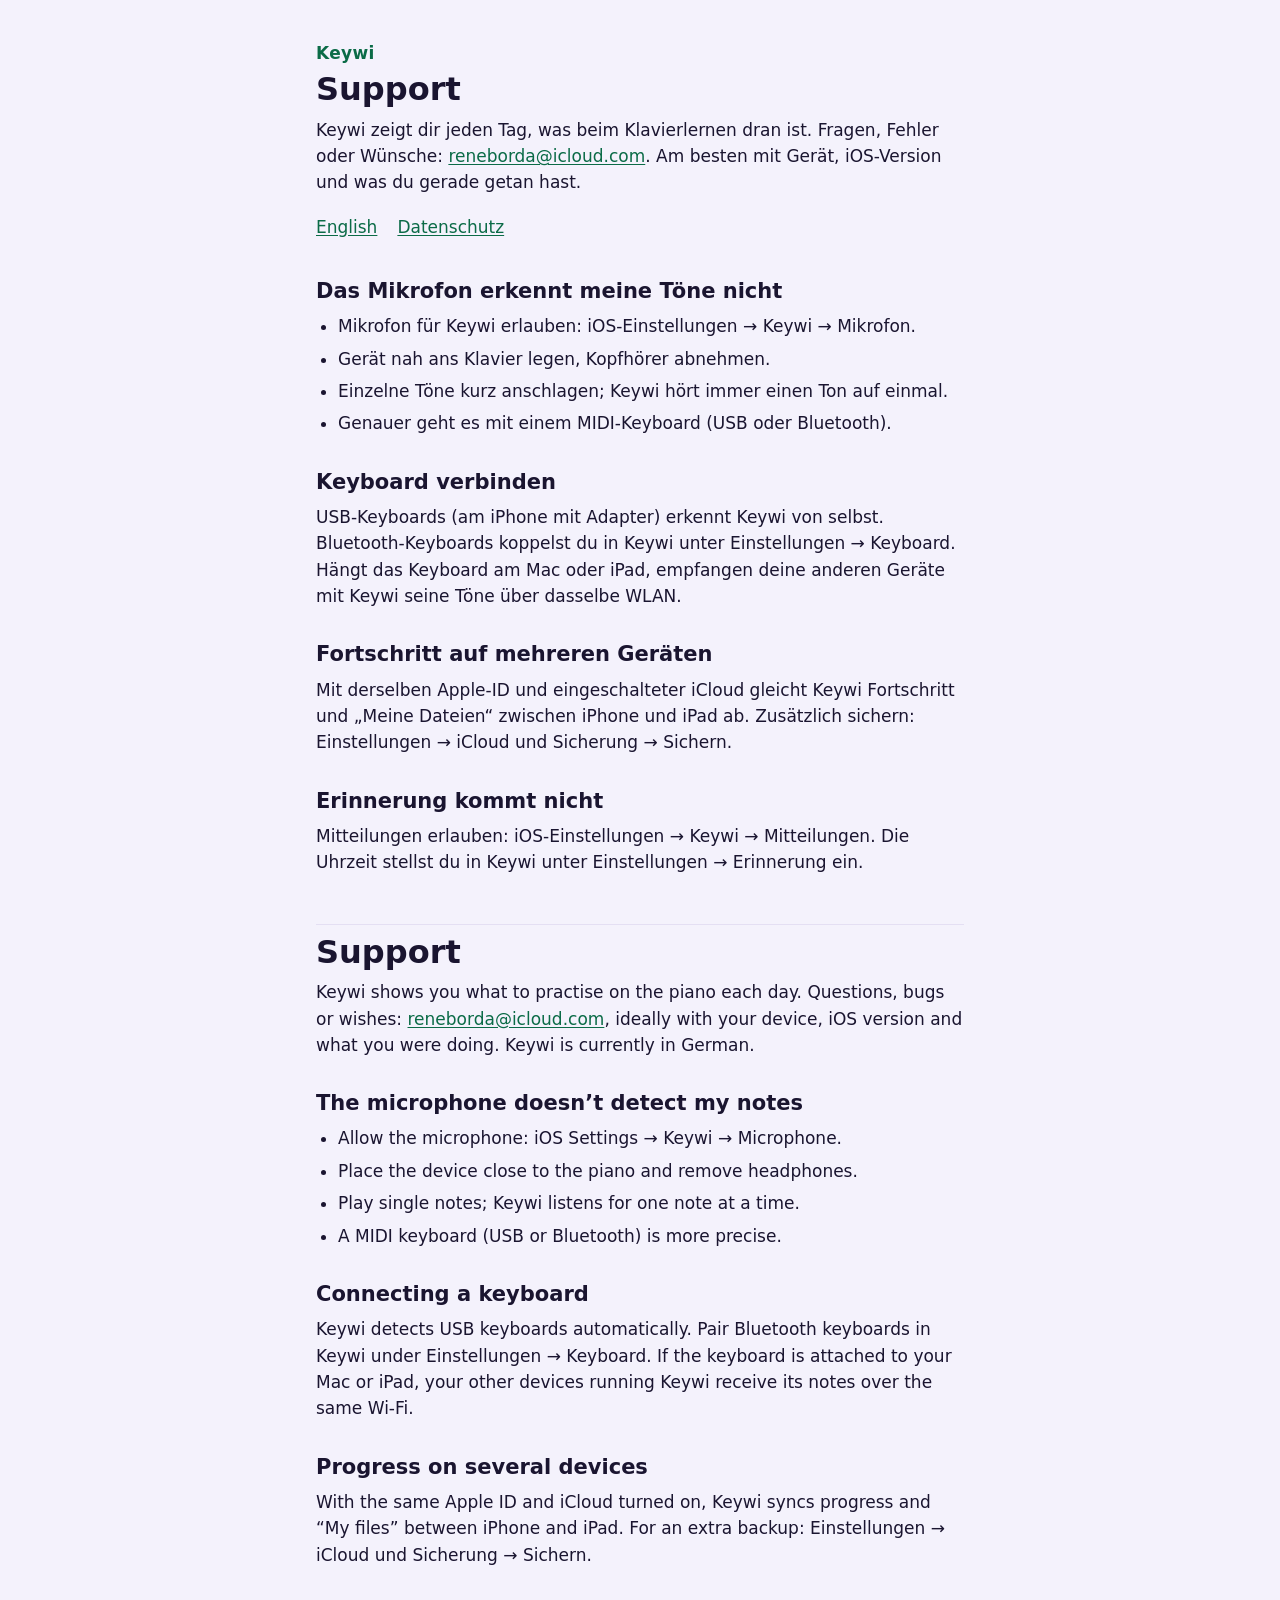
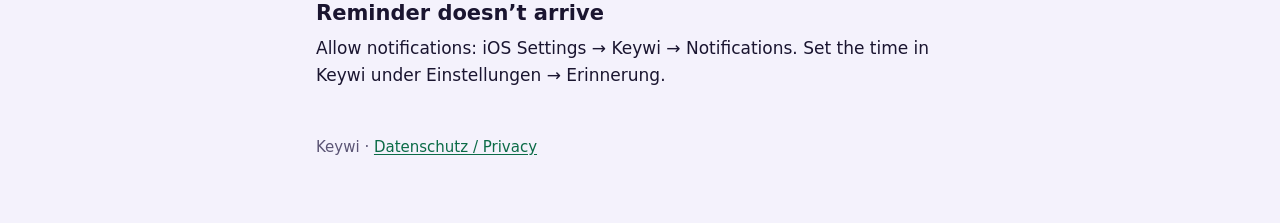
==== index.html @ fb7c7d7e "Datenschutz- und Support-Seite für die App Keywi Co-Authored-By: Claude Opus 5.5 <noreply@anthropic." ====
<!doctype html>
<!-- erklaertext-ok: Support-Seite für den App Store, von Rene ausdrücklich verlangt (Befund 68). -->
<html lang="de">
<head>
<meta charset="utf-8">
<meta name="viewport" content="width=device-width, initial-scale=1">
<title>Keywi – Support</title>
<meta name="description" content="Hilfe und Kontakt für die Klavier-App Keywi.">
<link rel="stylesheet" href="stil.css">
</head>
<body>
<main>
<header>
  <p class="marke">Keywi</p>
  <h1>Support</h1>
  <p>Keywi zeigt dir jeden Tag, was beim Klavierlernen dran ist. Fragen, Fehler oder Wünsche:
  <a href="mailto:reneborda@icloud.com?subject=Keywi">reneborda@icloud.com</a>. Am besten mit
  Gerät, iOS-Version und was du gerade getan hast.</p>
  <nav><a href="#en" hreflang="en">English</a><a href="datenschutz.html">Datenschutz</a></nav>
</header>

<section lang="de">
<h2>Das Mikrofon erkennt meine Töne nicht</h2>
<ul>
  <li>Mikrofon für Keywi erlauben: iOS-Einstellungen → Keywi → Mikrofon.</li>
  <li>Gerät nah ans Klavier legen, Kopfhörer abnehmen.</li>
  <li>Einzelne Töne kurz anschlagen; Keywi hört immer einen Ton auf einmal.</li>
  <li>Genauer geht es mit einem MIDI-Keyboard (USB oder Bluetooth).</li>
</ul>

<h2>Keyboard verbinden</h2>
<p>USB-Keyboards (am iPhone mit Adapter) erkennt Keywi von selbst. Bluetooth-Keyboards koppelst du
in Keywi unter Einstellungen → Keyboard. Hängt das Keyboard am Mac oder iPad, empfangen deine
anderen Geräte mit Keywi seine Töne über dasselbe WLAN.</p>

<h2>Fortschritt auf mehreren Geräten</h2>
<p>Mit derselben Apple-ID und eingeschalteter iCloud gleicht Keywi Fortschritt und „Meine Dateien“
zwischen iPhone und iPad ab. Zusätzlich sichern: Einstellungen → iCloud und Sicherung → Sichern.</p>

<h2>Erinnerung kommt nicht</h2>
<p>Mitteilungen erlauben: iOS-Einstellungen → Keywi → Mitteilungen. Die Uhrzeit stellst du in Keywi
unter Einstellungen → Erinnerung ein.</p>
</section>

<section lang="en" id="en">
<h1>Support</h1>
<p>Keywi shows you what to practise on the piano each day. Questions, bugs or wishes:
<a href="mailto:reneborda@icloud.com?subject=Keywi">reneborda@icloud.com</a>, ideally with your
device, iOS version and what you were doing. Keywi is currently in German.</p>

<h2>The microphone doesn’t detect my notes</h2>
<ul>
  <li>Allow the microphone: iOS Settings → Keywi → Microphone.</li>
  <li>Place the device close to the piano and remove headphones.</li>
  <li>Play single notes; Keywi listens for one note at a time.</li>
  <li>A MIDI keyboard (USB or Bluetooth) is more precise.</li>
</ul>

<h2>Connecting a keyboard</h2>
<p>Keywi detects USB keyboards automatically. Pair Bluetooth keyboards in Keywi under
Einstellungen → Keyboard. If the keyboard is attached to your Mac or iPad, your other devices
running Keywi receive its notes over the same Wi‑Fi.</p>

<h2>Progress on several devices</h2>
<p>With the same Apple ID and iCloud turned on, Keywi syncs progress and “My files” between iPhone
and iPad. For an extra backup: Einstellungen → iCloud und Sicherung → Sichern.</p>

<h2>Reminder doesn’t arrive</h2>
<p>Allow notifications: iOS Settings → Keywi → Notifications. Set the time in Keywi under
Einstellungen → Erinnerung.</p>
</section>

<footer>Keywi · <a href="datenschutz.html">Datenschutz / Privacy</a></footer>
</main>
</body>
</html>
---- stil.css ----
:root {
  color-scheme: light dark;
  --grund: #f4f2fc;
  --flaeche: #ffffff;
  --tinte: #1a1530;
  --leise: #5b5575;
  --linie: #e4dff3;
  --marke: #0b6b47;
}
@media (prefers-color-scheme: dark) {
  :root {
    --grund: #121019;
    --flaeche: #1c1928;
    --tinte: #eeeaf8;
    --leise: #aaa3c4;
    --linie: #2e2a40;
    --marke: #5fd09d;
  }
}
* { box-sizing: border-box; }
html { -webkit-text-size-adjust: 100%; }
body {
  margin: 0;
  background: var(--grund);
  color: var(--tinte);
  font: 17px/1.55 -apple-system, BlinkMacSystemFont, "Segoe UI", system-ui, sans-serif;
}
main {
  max-width: 680px;
  margin: 0 auto;
  padding: 40px 16px 64px;
}
header { margin-bottom: 32px; }
.marke { color: var(--marke); font-weight: 700; letter-spacing: 0.02em; margin: 0 0 4px; }
h1 { font-size: 32px; line-height: 1.2; margin: 0 0 8px; }
h2 { font-size: 21px; line-height: 1.3; margin: 32px 0 8px; }
p, ul { margin: 0 0 12px; }
ul { padding-left: 22px; }
li { margin-bottom: 6px; }
a { color: var(--marke); text-underline-offset: 2px; }
.leise { color: var(--leise); font-size: 15px; }
nav { display: flex; flex-wrap: wrap; gap: 8px 20px; margin-top: 12px; }
nav a { display: inline-block; padding: 6px 0; }
section + section { border-top: 1px solid var(--linie); margin-top: 48px; padding-top: 8px; }
footer { margin-top: 48px; color: var(--leise); font-size: 15px; }
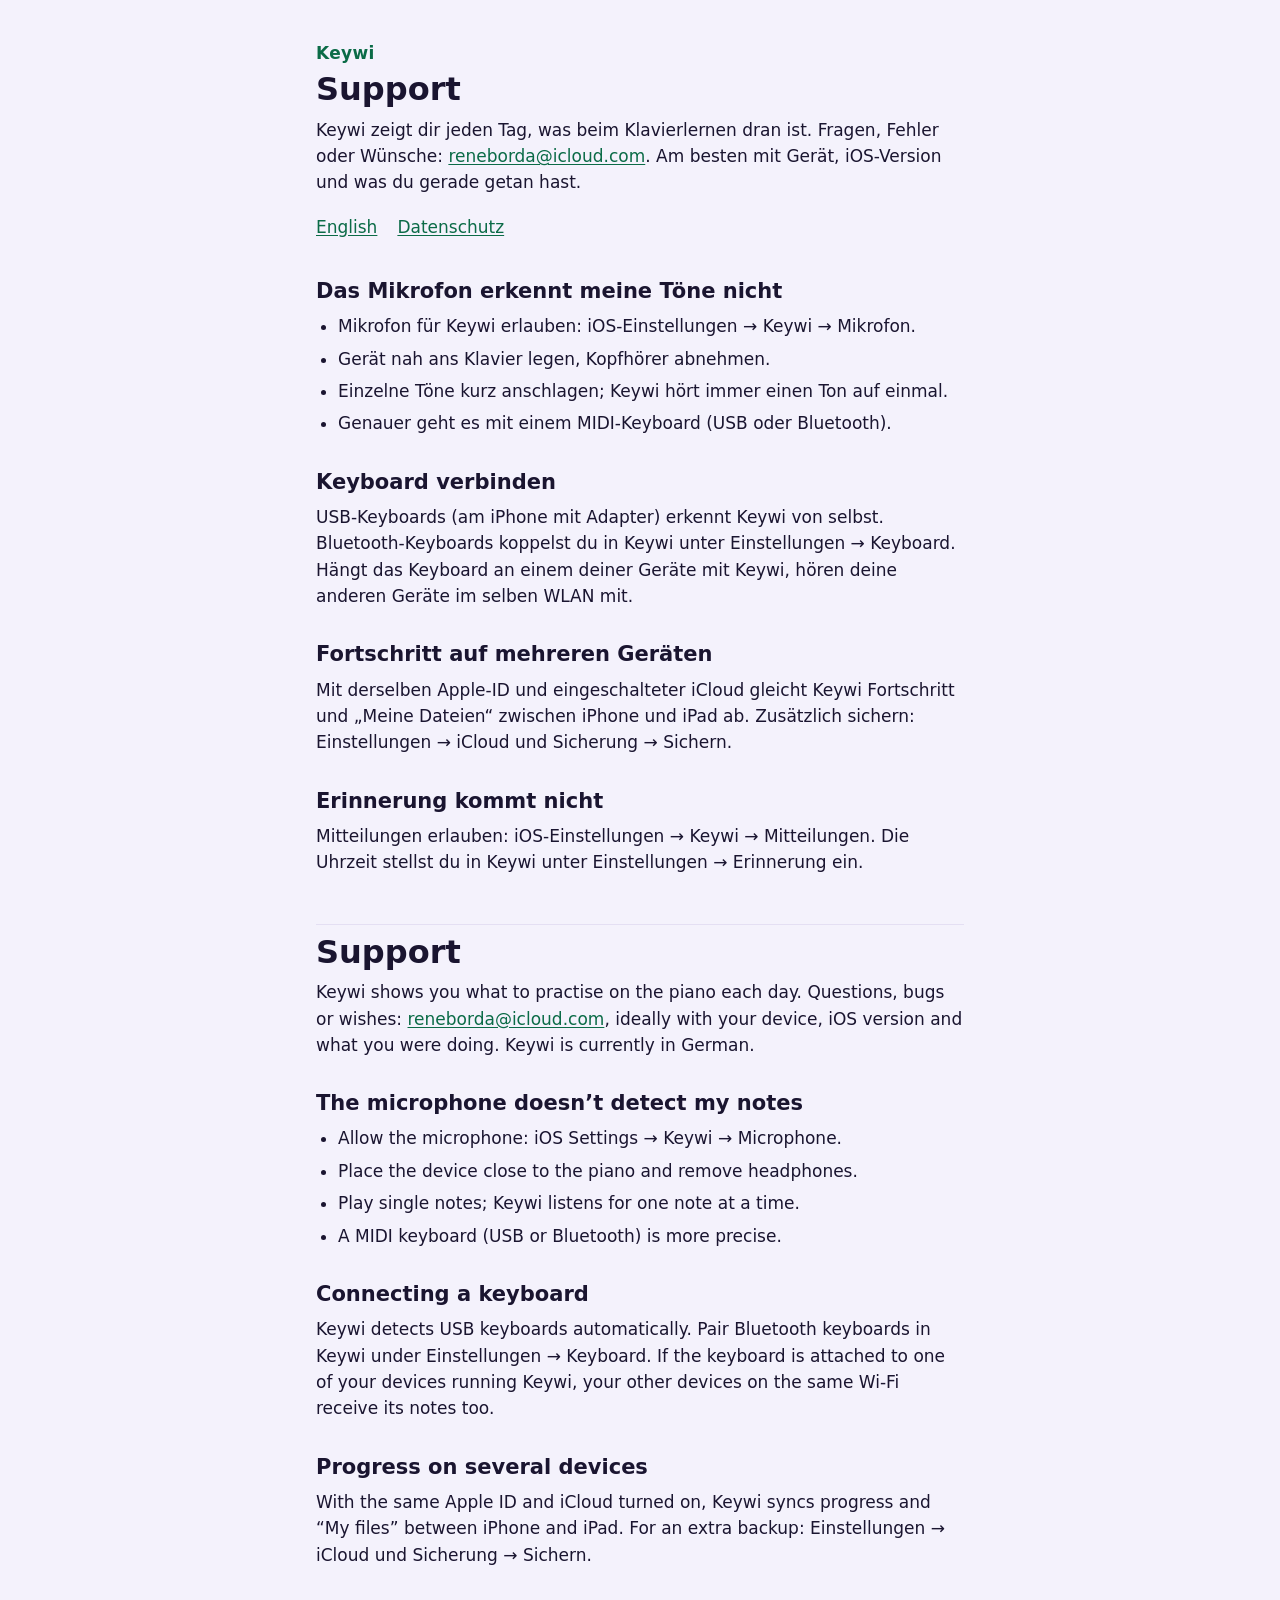
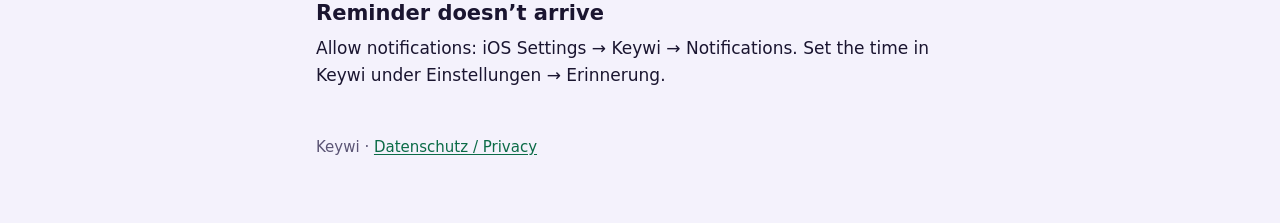
==== commit b1c8faf0: "Support: Keyboard-Abschnitt ohne Mac-Annahme Co-Authored-By: Claude Opus 5.5 <noreply@anthropic.com>" ====
--- a/index.html
+++ b/index.html
@@ -30,8 +30,8 @@
 
 <h2>Keyboard verbinden</h2>
 <p>USB-Keyboards (am iPhone mit Adapter) erkennt Keywi von selbst. Bluetooth-Keyboards koppelst du
-in Keywi unter Einstellungen → Keyboard. Hängt das Keyboard am Mac oder iPad, empfangen deine
-anderen Geräte mit Keywi seine Töne über dasselbe WLAN.</p>
+in Keywi unter Einstellungen → Keyboard. Hängt das Keyboard an einem deiner Geräte mit Keywi, hören
+deine anderen Geräte im selben WLAN mit.</p>
 
 <h2>Fortschritt auf mehreren Geräten</h2>
 <p>Mit derselben Apple-ID und eingeschalteter iCloud gleicht Keywi Fortschritt und „Meine Dateien“
@@ -58,8 +58,8 @@
 
 <h2>Connecting a keyboard</h2>
 <p>Keywi detects USB keyboards automatically. Pair Bluetooth keyboards in Keywi under
-Einstellungen → Keyboard. If the keyboard is attached to your Mac or iPad, your other devices
-running Keywi receive its notes over the same Wi‑Fi.</p>
+Einstellungen → Keyboard. If the keyboard is attached to one of your devices running Keywi,
+your other devices on the same Wi‑Fi receive its notes too.</p>
 
 <h2>Progress on several devices</h2>
 <p>With the same Apple ID and iCloud turned on, Keywi syncs progress and “My files” between iPhone
